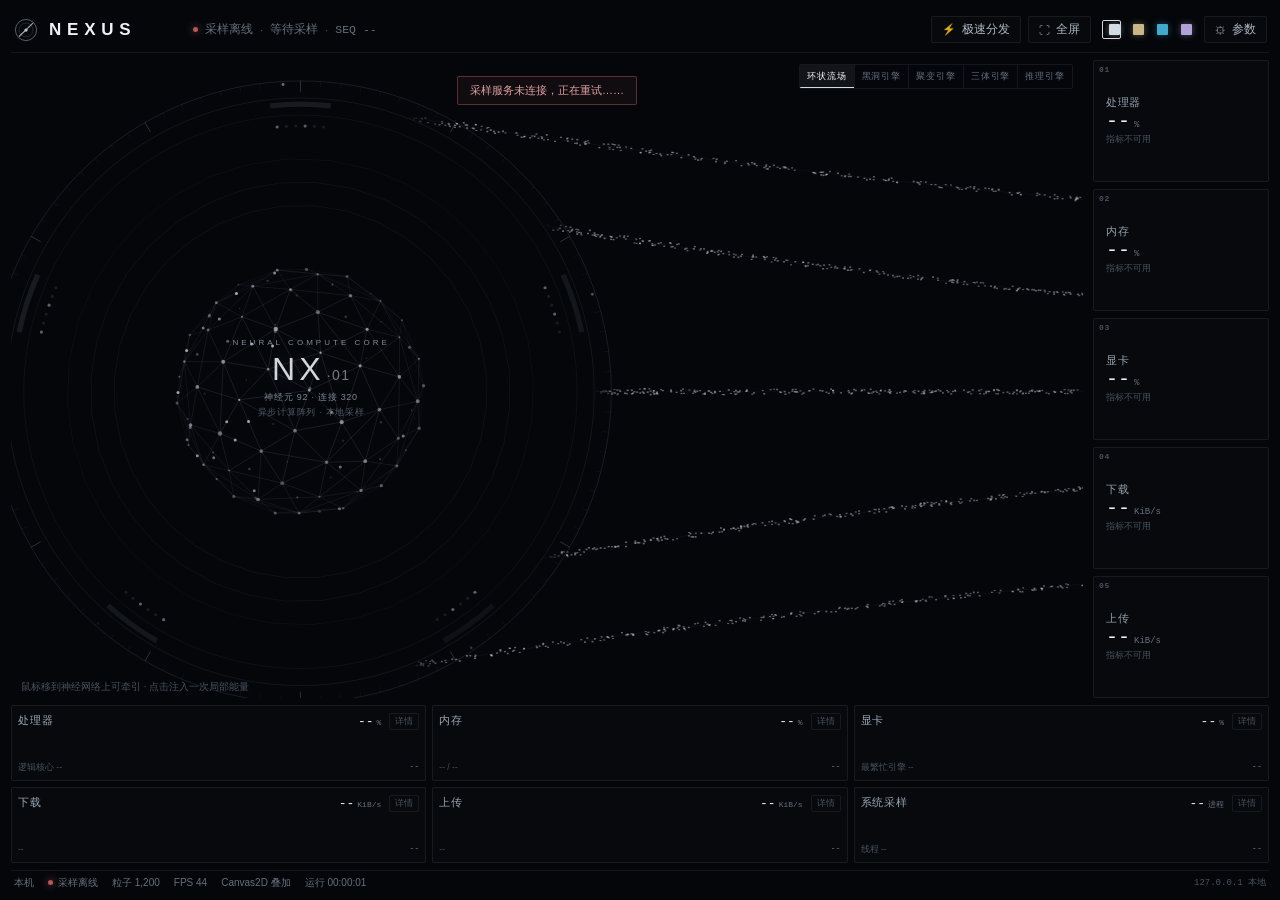
==== web/console/index.html @ f5d85118 "feat: 监控台（五引擎/五接收端/六看板）+ NAS 自更新 v1.1.0" ====
<!DOCTYPE html>
<html lang="zh-CN">
<head>
<meta charset="utf-8">
<meta name="viewport" content="width=device-width,initial-scale=1">
<title>NEXUS · 实时运算中枢</title>
<link rel="stylesheet" href="style.css">
</head>
<body>
<div class="app" id="app">

  <header class="topbar">
    <div class="brand">
      <svg class="brand-mark" viewBox="0 0 32 32"><circle cx="16" cy="16" r="13" fill="none" stroke="currentColor" stroke-width="1.1" opacity=".5"/><circle cx="16" cy="16" r="8.6" fill="none" stroke="currentColor" stroke-width=".7" opacity=".28"/><path d="M7.5 24 L24.5 7.5" stroke="currentColor" stroke-width="1.4" opacity=".85"/><circle cx="16" cy="16" r="2" fill="currentColor"/></svg>
      <div>
        <div class="brand-name">NEXUS</div>
        <div class="brand-sub">AURA · 实时运算中枢</div>
      </div>
    </div>

    <div class="top-status">
      <i class="dot" id="connDot"></i>
      <span id="connText">本机已连接</span>
      <span class="sep">·</span>
      <span id="updText">等待采样</span>
      <span class="sep">·</span>
      <span class="mono dim" id="seqText">SEQ --</span>
    </div>

    <div class="top-actions">
      <button class="tbtn" id="btnTurbo"><span class="ico">⚡</span>极速分发</button>
      <button class="tbtn" id="btnFull"><span class="ico">⛶</span><span id="fullLabel">全屏</span></button>
      <div class="themes" id="themes">
        <button class="theme" data-theme="silver" title="冷白银"><i style="--c:#D2DCE5"></i></button>
        <button class="theme" data-theme="gold" title="香槟金"><i style="--c:#CBB68A"></i></button>
        <button class="theme" data-theme="blue" title="深海蓝"><i style="--c:#43A9CF"></i></button>
        <button class="theme" data-theme="violet" title="星云紫"><i style="--c:#AFA2D9"></i></button>
      </div>
      <button class="tbtn" id="btnParams"><span class="ico">⚙</span>参数</button>
    </div>
  </header>

  <main class="stage" id="stageWrap">
    <div class="stage-canvas">
      <canvas id="stage"></canvas>
      <div class="engine-switch" id="engineSwitch"></div>
      <div class="core-label">
        <div class="core-kicker" id="coreKicker">NEURAL COMPUTE CORE</div>
        <div class="core-title" id="coreTitle">NX<span>·01</span></div>
        <div class="core-meta" id="coreMeta">神经元 96 · 连接 288</div>
        <div class="core-meta dim" id="coreMeta2">异步计算阵列 · 本地采样</div>
      </div>
      <div class="hint" id="hint">鼠标移到神经网络上可牵引 · 点击注入一次局部能量</div>
      <div class="offline-banner" id="offline">采样服务未连接，正在重试……</div>
    </div>
    <aside class="receivers" id="receivers"></aside>
  </main>

  <section class="boards" id="boards">
    <article class="board" data-board="cpu">
      <header><h3>处理器</h3><div class="bval"><b id="bCpuVal">--</b><i>%</i></div><button class="more" data-detail="cpu">详情</button></header>
      <div class="bbody"><canvas></canvas><div class="det" hidden></div></div>
      <footer><span id="bCpuSub">逻辑核心 --</span><span class="mono dim" id="bCpuSub2">--</span></footer>
    </article>
    <article class="board" data-board="mem">
      <header><h3>内存</h3><div class="bval"><b id="bMemVal">--</b><i>%</i></div><button class="more" data-detail="mem">详情</button></header>
      <div class="bbody"><canvas></canvas><div class="det" hidden></div></div>
      <footer><span id="bMemSub">-- / --</span><span class="mono dim" id="bMemSub2">--</span></footer>
    </article>
    <article class="board" data-board="gpu">
      <header><h3>显卡</h3><div class="bval"><b id="bGpuVal">--</b><i>%</i></div><button class="more" data-detail="gpu">详情</button></header>
      <div class="bbody"><canvas></canvas><div class="det" hidden></div></div>
      <footer><span id="bGpuSub">最繁忙引擎 --</span><span class="mono dim" id="bGpuSub2">--</span></footer>
    </article>
    <article class="board" data-board="down">
      <header><h3>下载</h3><div class="bval"><b id="bDownVal">--</b><i id="bDownUnit">KiB/s</i></div><button class="more" data-detail="down">详情</button></header>
      <div class="bbody"><canvas></canvas><div class="det" hidden></div></div>
      <footer><span id="bDownSub">--</span><span class="mono dim" id="bDownSub2">--</span></footer>
    </article>
    <article class="board" data-board="up">
      <header><h3>上传</h3><div class="bval"><b id="bUpVal">--</b><i id="bUpUnit">KiB/s</i></div><button class="more" data-detail="up">详情</button></header>
      <div class="bbody"><canvas></canvas><div class="det" hidden></div></div>
      <footer><span id="bUpSub">--</span><span class="mono dim" id="bUpSub2">--</span></footer>
    </article>
    <article class="board" data-board="sys">
      <header><h3>系统采样</h3><div class="bval"><b id="bSysVal">--</b><i>进程</i></div><button class="more" data-detail="sys">详情</button></header>
      <div class="bbody"><canvas></canvas><div class="det" hidden></div></div>
      <footer><span id="bSysSub">线程 --</span><span class="mono dim" id="bSysSub2">--</span></footer>
    </article>
  </section>

  <footer class="statusbar">
    <span class="sb-item" id="sbHost">本机</span>
    <span class="sb-item"><i class="dot" id="sbDot"></i><span id="sbState">采样正常</span></span>
    <span class="sb-item" id="sbParts">粒子 1,200</span>
    <span class="sb-item" id="sbFps">FPS --</span>
    <span class="sb-item" id="sbRender">Canvas2D 叠加</span>
    <span class="sb-item" id="sbUptime">运行 00:00:00</span>
    <span class="sb-end" id="sbNote">127.0.0.1 本地</span>
  </footer>

  <div class="drawer-mask" id="mask" hidden></div>
  <aside class="drawer" id="drawer" hidden>
    <div class="drawer-head"><h2>参数</h2><button class="x" id="btnCloseParams">×</button></div>
    <div class="drawer-body">
      <section class="grp">
        <div class="row"><label>整体动效倍率</label><output id="oScale">1.00</output></div>
        <input type="range" id="rScale" min="0.4" max="2" step="0.05" value="1">
        <div class="row"><label>粒子数量</label><output id="oParts">1200</output></div>
        <input type="range" id="rParts" min="200" max="4000" step="100" value="1200">
        <div class="row"><label>光感强度</label><output id="oGlow">0.85</output></div>
        <input type="range" id="rGlow" min="0.2" max="1.5" step="0.05" value="0.85">
        <div class="row"><label>圆环计算节拍</label><output id="oBeat">1.00</output></div>
        <input type="range" id="rBeat" min="0.3" max="2" step="0.05" value="1">
      </section>
      <section class="grp">
        <label class="sw"><input type="checkbox" id="cLight" checked><span>神经传导与计算光效</span></label>
        <label class="sw"><input type="checkbox" id="cOver" checked><span>过载特效</span></label>
        <label class="sw"><input type="checkbox" id="cMouse" checked><span>鼠标交互</span></label>
        <label class="sw"><input type="checkbox" id="cFocus"><span>点击接收端自动聚焦</span></label>
      </section>
      <section class="grp">
        <h4>过载门槛 <span class="dim">（严格大于才触发）</span></h4>
        <div class="thr" data-ch="cpu"><label>处理器 %</label><input type="number" id="thCpu" value="45" min="1" max="100" step="1"><button class="prev" data-preview="cpu">预览</button></div>
        <div class="thr" data-ch="mem"><label>内存 %</label><input type="number" id="thMem" value="60" min="1" max="100" step="1"><button class="prev" data-preview="mem">预览</button></div>
        <div class="thr" data-ch="gpu"><label>显卡 %</label><input type="number" id="thGpu" value="50" min="1" max="100" step="1"><button class="prev" data-preview="gpu">预览</button></div>
        <div class="thr" data-ch="down"><label>下载 KiB/s</label><input type="number" id="thDown" value="512" min="8" max="1048576" step="8"><button class="prev" data-preview="down">预览</button></div>
        <div class="thr" data-ch="up"><label>上传 KiB/s</label><input type="number" id="thUp" value="128" min="4" max="1048576" step="4"><button class="prev" data-preview="up">预览</button></div>
      </section>
      <section class="grp">
        <button class="wide" id="btnReset">恢复默认设置</button>
        <p class="tip">“过载”仅表示超过你设定的视觉提示门槛，不代表硬件危险或故障诊断。</p>
      </section>
    </div>
  </aside>

  <div class="toast" id="toast" hidden></div>
</div>

<script src="data.js"></script>
<script src="stage.js"></script>
<script src="boards.js"></script>
<script src="ui.js"></script>
</body>
</html>
---- web/console/style.css ----
/* ============================================================================
   NEXUS 监控台（AURA）—— 深黑 / 石墨灰框架 / 局部发光
   ============================================================================ */
:root{
  --bg:#04060a;
  --panel:rgba(255,255,255,.017);
  --panel2:rgba(255,255,255,.032);
  --line:rgba(255,255,255,.065);
  --line2:rgba(255,255,255,.11);
  --txt:#cfd6e0;
  --hi:#eef2f7;
  --dim:#66707e;
  --dim2:#48525e;
  --accent:#D2DCE5;
  --accent-soft:rgba(210,220,229,.16);
  --warn:#d8a37a;
  --mono:ui-monospace,"SF Mono","Cascadia Mono",Consolas,"Liberation Mono",monospace;
  --sans:"Segoe UI Variable","Segoe UI","Microsoft YaHei",-apple-system,sans-serif;
}
*{box-sizing:border-box}
[hidden]{display:none!important}
html,body{height:100%;margin:0;overflow:hidden;background:var(--bg);color:var(--txt);
  font-family:var(--sans);-webkit-font-smoothing:antialiased}
button{font-family:inherit;color:inherit;background:none;border:none;cursor:pointer}
.mono{font-family:var(--mono);font-variant-numeric:tabular-nums}
.dim{color:var(--dim)}
.dot{width:5px;height:5px;border-radius:50%;background:var(--accent);box-shadow:0 0 8px var(--accent);display:inline-block;transition:.3s}
.dot.bad{background:#b4595a;box-shadow:0 0 8px #b4595a}

.app{height:100vh;display:grid;grid-template-rows:50px minmax(0,1fr) 172px 28px;gap:9px;padding:9px 13px 8px}

/* ---------------------------------------------------------------- 顶栏 */
.topbar{display:flex;align-items:center;gap:18px;border-bottom:1px solid var(--line);padding:0 2px}
.brand{display:flex;align-items:center;gap:10px}
.brand-mark{width:26px;height:26px;color:var(--accent);opacity:.9;filter:drop-shadow(0 0 6px var(--accent-soft))}
.brand-name{font-size:17px;letter-spacing:.34em;font-weight:600;color:var(--hi);line-height:1}
.brand-sub{font-size:8.5px;letter-spacing:.26em;color:var(--dim);margin-top:3px}
.top-status{display:flex;align-items:center;gap:7px;font-size:11.5px;color:var(--dim);margin-left:clamp(6px,3vw,44px)}
.top-status .sep{color:var(--dim2)}
.top-actions{margin-left:auto;display:flex;align-items:center;gap:7px}
.tbtn{display:inline-flex;align-items:center;gap:6px;height:27px;padding:0 10px;font-size:11.5px;
  color:#aeb8c4;border:1px solid var(--line);background:var(--panel);border-radius:2px;transition:.18s}
.tbtn:hover{color:var(--hi);border-color:var(--line2);background:var(--panel2)}
.tbtn.on{color:var(--bg);background:var(--accent);border-color:var(--accent);font-weight:600}
.tbtn .ico{font-size:11px;opacity:.85}
.themes{display:flex;align-items:center;gap:5px;padding:0 4px}
.theme{width:19px;height:19px;display:grid;place-items:center;border:1px solid transparent;border-radius:2px}
.theme i{width:11px;height:11px;display:block;border-radius:1px;background:var(--c);box-shadow:0 0 7px color-mix(in srgb,var(--c) 45%,transparent)}
.theme:hover{border-color:var(--line2)}
.theme.on{border-color:var(--c);box-shadow:inset 0 0 0 2px rgba(0,0,0,.65)}

/* ---------------------------------------------------------------- 主视觉 */
.stage{position:relative;display:grid;grid-template-columns:minmax(0,1fr) 196px;gap:14px;min-height:0}
.stage-canvas{position:relative;min-height:0}
#stage{width:100%;height:100%;display:block}
.core-label{position:absolute;left:28%;top:50%;transform:translate(-50%,-50%);text-align:center;pointer-events:none;color:var(--accent);opacity:.9}
.core-kicker{font-size:8px;letter-spacing:.38em;color:#8f9aa8;margin-bottom:7px}
.core-title{font-size:32px;font-weight:300;letter-spacing:.13em;line-height:.95;color:#e9eef5;text-shadow:0 0 22px var(--accent-soft)}
.core-title span{font-size:14px;letter-spacing:.1em;opacity:.55;margin-left:2px}
.core-meta{font-size:9px;color:#8b96a4;margin-top:7px;letter-spacing:.08em}
.core-meta.dim{color:#5b6572;margin-top:2px}
.engine-switch{position:absolute;right:10px;top:4px;z-index:3;display:flex;border:1px solid var(--line);
  background:rgba(6,9,13,.55);border-radius:2px;overflow:hidden}
.eng-btn{font-size:9.5px;letter-spacing:.1em;color:var(--dim);padding:5px 10px;transition:.18s}
.eng-btn+.eng-btn{border-left:1px solid var(--line)}
.eng-btn:hover{color:var(--txt)}
.eng-btn.on{color:var(--hi);background:rgba(255,255,255,.055);box-shadow:inset 0 -1px 0 var(--accent)}
.hint{position:absolute;left:10px;bottom:4px;font-size:10px;color:var(--dim2);pointer-events:none}
.offline-banner{position:absolute;left:50%;top:16px;transform:translateX(-50%);padding:6px 12px;font-size:11px;
  border:1px solid rgba(180,89,90,.45);background:rgba(180,89,90,.08);color:#e0a3a4;border-radius:2px;display:none}
.offline-banner.show{display:block}

/* 接收端 */
.receivers{display:grid;grid-template-rows:repeat(5,1fr);gap:7px;min-height:0}
.rcv{position:relative;display:flex;flex-direction:column;justify-content:center;padding:6px 9px 6px 12px;
  border:1px solid var(--line);background:var(--panel);border-radius:2px;overflow:hidden;transition:border-color .2s,background .2s}
.rcv .idx{position:absolute;left:5px;top:5px;font:600 8px/1 var(--mono);color:var(--dim2);letter-spacing:.1em}
.rcv .nm{font-size:10.5px;color:#93a0ae;letter-spacing:.06em}
.rcv .vv{display:flex;align-items:baseline;gap:4px;margin-top:2px}
.rcv .vv b{font:300 20px/1 var(--mono);color:var(--hi)}
.rcv .vv i{font:400 9px/1 var(--mono);color:var(--dim);font-style:normal}
.rcv .sub{margin-top:3px;font:9px/1.3 var(--mono);color:var(--dim2)}
.rcv .bar{position:absolute;left:0;bottom:0;height:2px;background:var(--accent);opacity:.55;width:0%;transition:width .5s}
.rcv.over{border-color:rgba(216,163,122,.5);background:rgba(216,163,122,.055)}
.rcv.over .vv b{color:#f0d3b6}
.rcv.over .bar{background:var(--warn);opacity:.9}
.rcv.hit{animation:hit .5s ease}
.rcv.hit::after{content:"";position:absolute;inset:0;border:1px solid var(--accent);opacity:0;animation:ring .5s ease}
.rcv.focused{box-shadow:inset 0 0 0 1px var(--accent-soft);background:rgba(255,255,255,.05)}
.rcv.dimmed{opacity:.42}
@keyframes hit{0%{background:rgba(255,255,255,.10)}100%{background:var(--panel)}}
@keyframes ring{0%{opacity:.7;transform:scale(.96)}100%{opacity:0;transform:scale(1.02)}}
.rcv.crack{animation:crack .45s steps(2)}
@keyframes crack{0%{transform:translateX(-2px)}40%{transform:translateX(2px)}70%{transform:translateX(-1px)}100%{transform:none}}
.rcv.shear{animation:shear .5s ease}
@keyframes shear{0%{clip-path:inset(0 0 66% 0);transform:translateX(-4px)}33%{clip-path:inset(33% 0 33% 0);transform:translateX(4px)}
  66%{clip-path:inset(66% 0 0 0);transform:translateX(-2px)}100%{clip-path:none;transform:none}}
.rcv.scorch{box-shadow:inset 0 0 22px rgba(240,170,110,.28)}
.rcv.scorch .bar{background:#e9a86b}

/* ---------------------------------------------------------------- 看板 */
.boards{display:grid;grid-template-columns:repeat(3,1fr);grid-template-rows:1fr 1fr;gap:8px;min-height:0}
.board{display:grid;grid-template-rows:24px minmax(0,1fr) 16px;padding:5px 8px 4px;border:1px solid var(--line);
  background:var(--panel);border-radius:2px;min-height:0}
.board header{display:flex;align-items:center;gap:8px}
.board h3{margin:0;font-size:10.5px;font-weight:500;letter-spacing:.08em;color:#9aa6b4}
.board .bval{margin-left:auto;display:flex;align-items:baseline;gap:3px}
.board .bval b{font:300 13px/1 var(--mono);color:var(--hi)}
.board .bval i{font:400 8px/1 var(--mono);color:var(--dim);font-style:normal}
.board .more{font-size:9px;color:var(--dim2);border:1px solid var(--line);padding:1px 5px;border-radius:2px}
.board .more:hover{color:var(--txt);border-color:var(--line2)}
.bbody{position:relative;min-height:0}
.bbody canvas{width:100%;height:100%;display:block}
.board footer{display:flex;justify-content:space-between;font-size:8.5px;color:var(--dim2);overflow:hidden;white-space:nowrap}
.board footer span{overflow:hidden;text-overflow:ellipsis}
.det{position:absolute;inset:0;background:rgba(4,6,10,.94);font:9px/1.45 var(--mono);color:#8c98a6;overflow:auto;padding:4px}

/* ---------------------------------------------------------------- 状态栏 */
.statusbar{display:flex;align-items:center;gap:14px;font-size:10px;color:var(--dim);
  border-top:1px solid var(--line);padding:0 3px;white-space:nowrap;overflow:hidden}
.sb-item{display:inline-flex;align-items:center;gap:5px}
.sb-end{margin-left:auto;color:var(--dim2);font-family:var(--mono);font-size:9px}

/* ---------------------------------------------------------------- 抽屉 */
.drawer-mask{position:fixed;inset:0;background:rgba(0,0,0,.55);z-index:20}
.drawer{position:fixed;right:0;top:0;bottom:0;width:300px;z-index:21;background:#080b11;border-left:1px solid var(--line2);
  display:flex;flex-direction:column;animation:slide .18s ease}
@keyframes slide{from{transform:translateX(20px);opacity:.4}to{transform:none;opacity:1}}
.drawer-head{display:flex;align-items:center;padding:12px 14px;border-bottom:1px solid var(--line)}
.drawer-head h2{margin:0;font-size:12px;font-weight:500;letter-spacing:.14em}
.drawer-head .x{margin-left:auto;font-size:17px;color:var(--dim);line-height:1}
.drawer-body{flex:1;overflow:auto;padding:12px 14px 24px}
.grp{margin-bottom:16px;padding-bottom:14px;border-bottom:1px solid var(--line)}
.grp:last-child{border-bottom:none}
.grp h4{margin:0 0 8px;font-size:10px;font-weight:500;letter-spacing:.1em;color:#9aa6b4}
.row{display:flex;justify-content:space-between;font-size:10px;color:#8f99a6;margin:8px 0 4px}
.row output{font-family:var(--mono);color:var(--txt)}
input[type=range]{width:100%;height:3px;-webkit-appearance:none;background:var(--line2);outline:none;border-radius:2px}
input[type=range]::-webkit-slider-thumb{-webkit-appearance:none;width:11px;height:11px;border-radius:50%;background:var(--accent);cursor:pointer}
.sw{display:flex;align-items:center;gap:8px;font-size:10.5px;color:#98a3b0;margin:8px 0;cursor:pointer}
.sw input{accent-color:var(--accent)}
.thr{display:grid;grid-template-columns:1fr 66px 42px;gap:6px;align-items:center;margin:6px 0;font-size:10px;color:#8f99a6}
.thr input{background:#0b0f15;border:1px solid var(--line);color:var(--txt);font:10px var(--mono);padding:3px 5px;border-radius:2px;width:100%}
.thr .prev{font-size:9px;color:var(--dim);border:1px solid var(--line);border-radius:2px;padding:2px 0}
.thr .prev.on{color:var(--bg);background:var(--accent);border-color:var(--accent)}
.wide{width:100%;height:28px;border:1px solid var(--line2);border-radius:2px;font-size:11px;color:#b7c1cd}
.wide:hover{background:var(--panel2)}
.tip{margin:8px 0 0;font-size:9px;line-height:1.6;color:var(--dim2)}
.toast{position:fixed;left:50%;bottom:56px;transform:translateX(-50%);padding:6px 14px;font-size:11px;
  background:rgba(8,11,17,.92);border:1px solid var(--line2);border-radius:2px;z-index:30}

@media (max-width:1500px){
  .app{grid-template-rows:46px minmax(0,1fr) 158px 24px;gap:7px;padding:7px 11px 6px}
  .stage{grid-template-columns:minmax(0,1fr) 176px;gap:10px}
  .brand-sub{display:none}
  .eng-btn{padding:5px 7px;font-size:9px}
}
@media (max-width:1280px){
  .boards{grid-template-rows:1fr 1fr;gap:6px}
  .board{grid-template-rows:22px minmax(0,1fr) 14px;padding:4px 6px}
}
@media (prefers-reduced-motion:reduce){*{animation-duration:.001ms!important}}
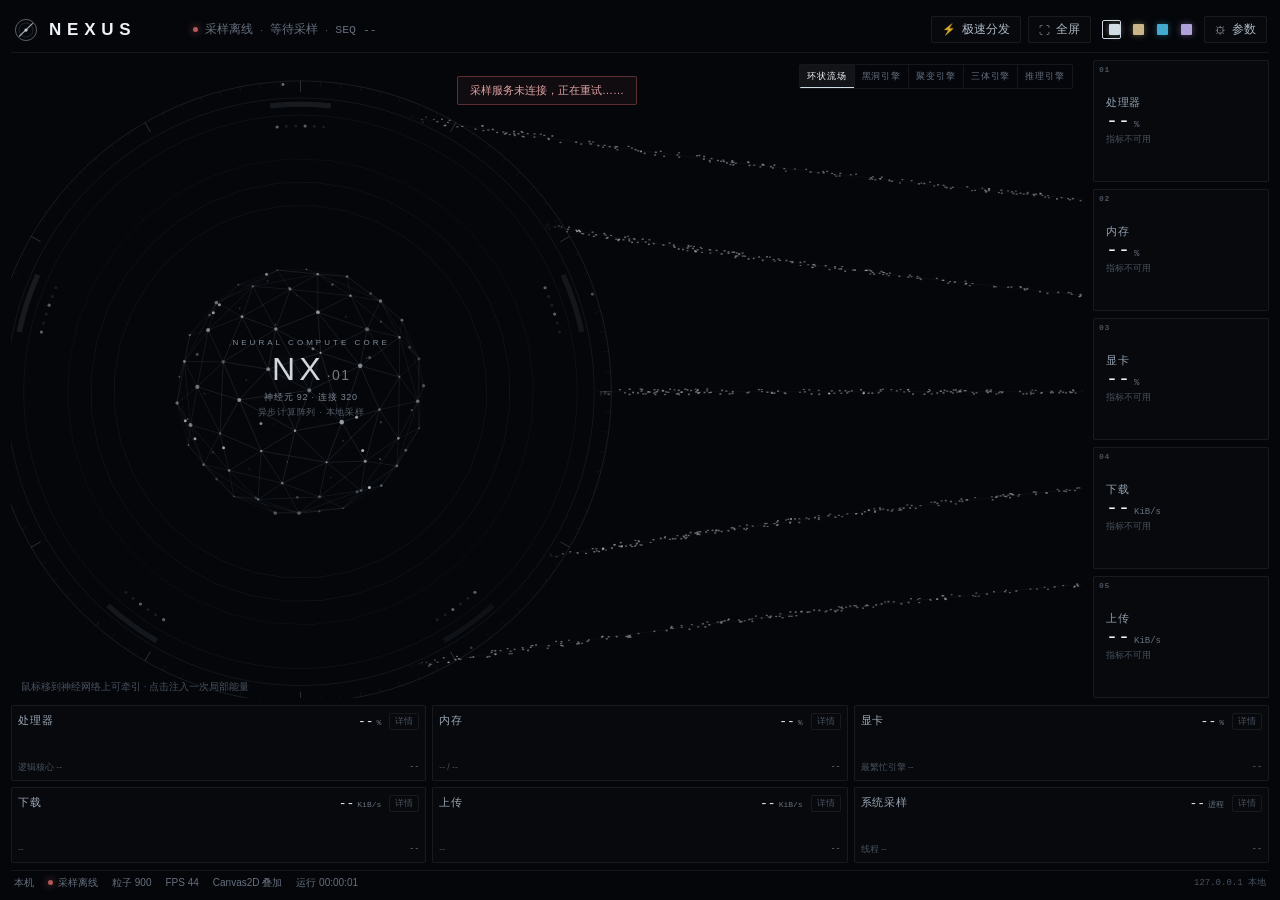
==== commit c898f516: "polish: 推理网络与三体尺度、非环引擎标签位置、粒子密度" ====
--- a/web/console/index.html
+++ b/web/console/index.html
@@ -92,7 +92,7 @@
   <footer class="statusbar">
     <span class="sb-item" id="sbHost">本机</span>
     <span class="sb-item"><i class="dot" id="sbDot"></i><span id="sbState">采样正常</span></span>
-    <span class="sb-item" id="sbParts">粒子 1,200</span>
+    <span class="sb-item" id="sbParts">粒子 900</span>
     <span class="sb-item" id="sbFps">FPS --</span>
     <span class="sb-item" id="sbRender">Canvas2D 叠加</span>
     <span class="sb-item" id="sbUptime">运行 00:00:00</span>
@@ -106,8 +106,8 @@
       <section class="grp">
         <div class="row"><label>整体动效倍率</label><output id="oScale">1.00</output></div>
         <input type="range" id="rScale" min="0.4" max="2" step="0.05" value="1">
-        <div class="row"><label>粒子数量</label><output id="oParts">1200</output></div>
-        <input type="range" id="rParts" min="200" max="4000" step="100" value="1200">
+        <div class="row"><label>粒子数量</label><output id="oParts">900</output></div>
+        <input type="range" id="rParts" min="200" max="4000" step="100" value="900">
         <div class="row"><label>光感强度</label><output id="oGlow">0.85</output></div>
         <input type="range" id="rGlow" min="0.2" max="1.5" step="0.05" value="0.85">
         <div class="row"><label>圆环计算节拍</label><output id="oBeat">1.00</output></div>
--- a/web/console/style.css
+++ b/web/console/style.css
@@ -65,6 +65,10 @@
 .eng-btn+.eng-btn{border-left:1px solid var(--line)}
 .eng-btn:hover{color:var(--txt)}
 .eng-btn.on{color:var(--hi);background:rgba(255,255,255,.055);box-shadow:inset 0 -1px 0 var(--accent)}
+.mode-bh .core-label,.mode-fusion .core-label,.mode-three .core-label,.mode-infer .core-label{
+  left:16px;top:12px;transform:none;text-align:left;opacity:.72}
+.mode-bh .core-title,.mode-fusion .core-title,.mode-three .core-title,.mode-infer .core-title{font-size:20px}
+.mode-bh .core-kicker,.mode-fusion .core-kicker,.mode-three .core-kicker,.mode-infer .core-kicker{font-size:7px;margin-bottom:4px}
 .hint{position:absolute;left:10px;bottom:4px;font-size:10px;color:var(--dim2);pointer-events:none}
 .offline-banner{position:absolute;left:50%;top:16px;transform:translateX(-50%);padding:6px 12px;font-size:11px;
   border:1px solid rgba(180,89,90,.45);background:rgba(180,89,90,.08);color:#e0a3a4;border-radius:2px;display:none}
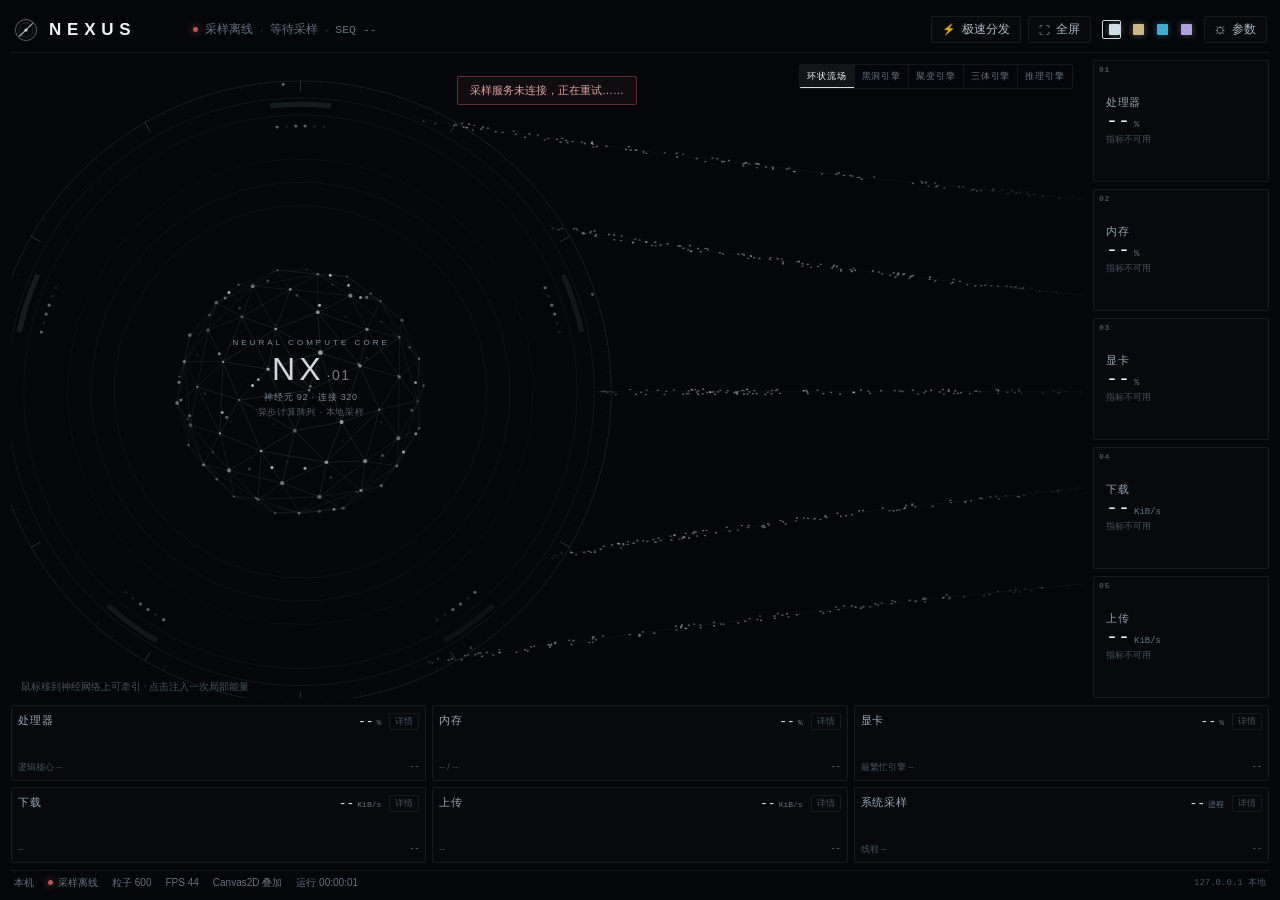
==== commit 4885f997: "polish: 三体改 8 字轨道、推理六层平面、聚变日面；v1.1.1" ====
--- a/web/console/index.html
+++ b/web/console/index.html
@@ -92,7 +92,7 @@
   <footer class="statusbar">
     <span class="sb-item" id="sbHost">本机</span>
     <span class="sb-item"><i class="dot" id="sbDot"></i><span id="sbState">采样正常</span></span>
-    <span class="sb-item" id="sbParts">粒子 900</span>
+    <span class="sb-item" id="sbParts">粒子 600</span>
     <span class="sb-item" id="sbFps">FPS --</span>
     <span class="sb-item" id="sbRender">Canvas2D 叠加</span>
     <span class="sb-item" id="sbUptime">运行 00:00:00</span>
@@ -106,8 +106,8 @@
       <section class="grp">
         <div class="row"><label>整体动效倍率</label><output id="oScale">1.00</output></div>
         <input type="range" id="rScale" min="0.4" max="2" step="0.05" value="1">
-        <div class="row"><label>粒子数量</label><output id="oParts">900</output></div>
-        <input type="range" id="rParts" min="200" max="4000" step="100" value="900">
+        <div class="row"><label>粒子数量</label><output id="oParts">600</output></div>
+        <input type="range" id="rParts" min="200" max="4000" step="100" value="600">
         <div class="row"><label>光感强度</label><output id="oGlow">0.85</output></div>
         <input type="range" id="rGlow" min="0.2" max="1.5" step="0.05" value="0.85">
         <div class="row"><label>圆环计算节拍</label><output id="oBeat">1.00</output></div>
--- a/web/console/style.css
+++ b/web/console/style.css
@@ -100,6 +100,13 @@
 @keyframes shear{0%{clip-path:inset(0 0 66% 0);transform:translateX(-4px)}33%{clip-path:inset(33% 0 33% 0);transform:translateX(4px)}
   66%{clip-path:inset(66% 0 0 0);transform:translateX(-2px)}100%{clip-path:none;transform:none}}
 .rcv.scorch{box-shadow:inset 0 0 22px rgba(240,170,110,.28)}
+.rcv.peak{animation:peak .5s ease}
+@keyframes peak{0%{box-shadow:inset 0 0 0 1px rgba(255,255,255,.35)}100%{box-shadow:none}}
+/* 聚变引擎：过载时接收端持续受热 */
+.mode-fusion .rcv.over{box-shadow:inset 0 0 24px rgba(240,170,110,.20)}
+.mode-fusion .rcv.over .bar{background:#f0ae6e}
+/* 推理引擎：过载时寄存器压力 */
+.mode-infer .rcv.over{box-shadow:inset 0 0 18px rgba(120,190,220,.14)}
 .rcv.scorch .bar{background:#e9a86b}
 
 /* ---------------------------------------------------------------- 看板 */
